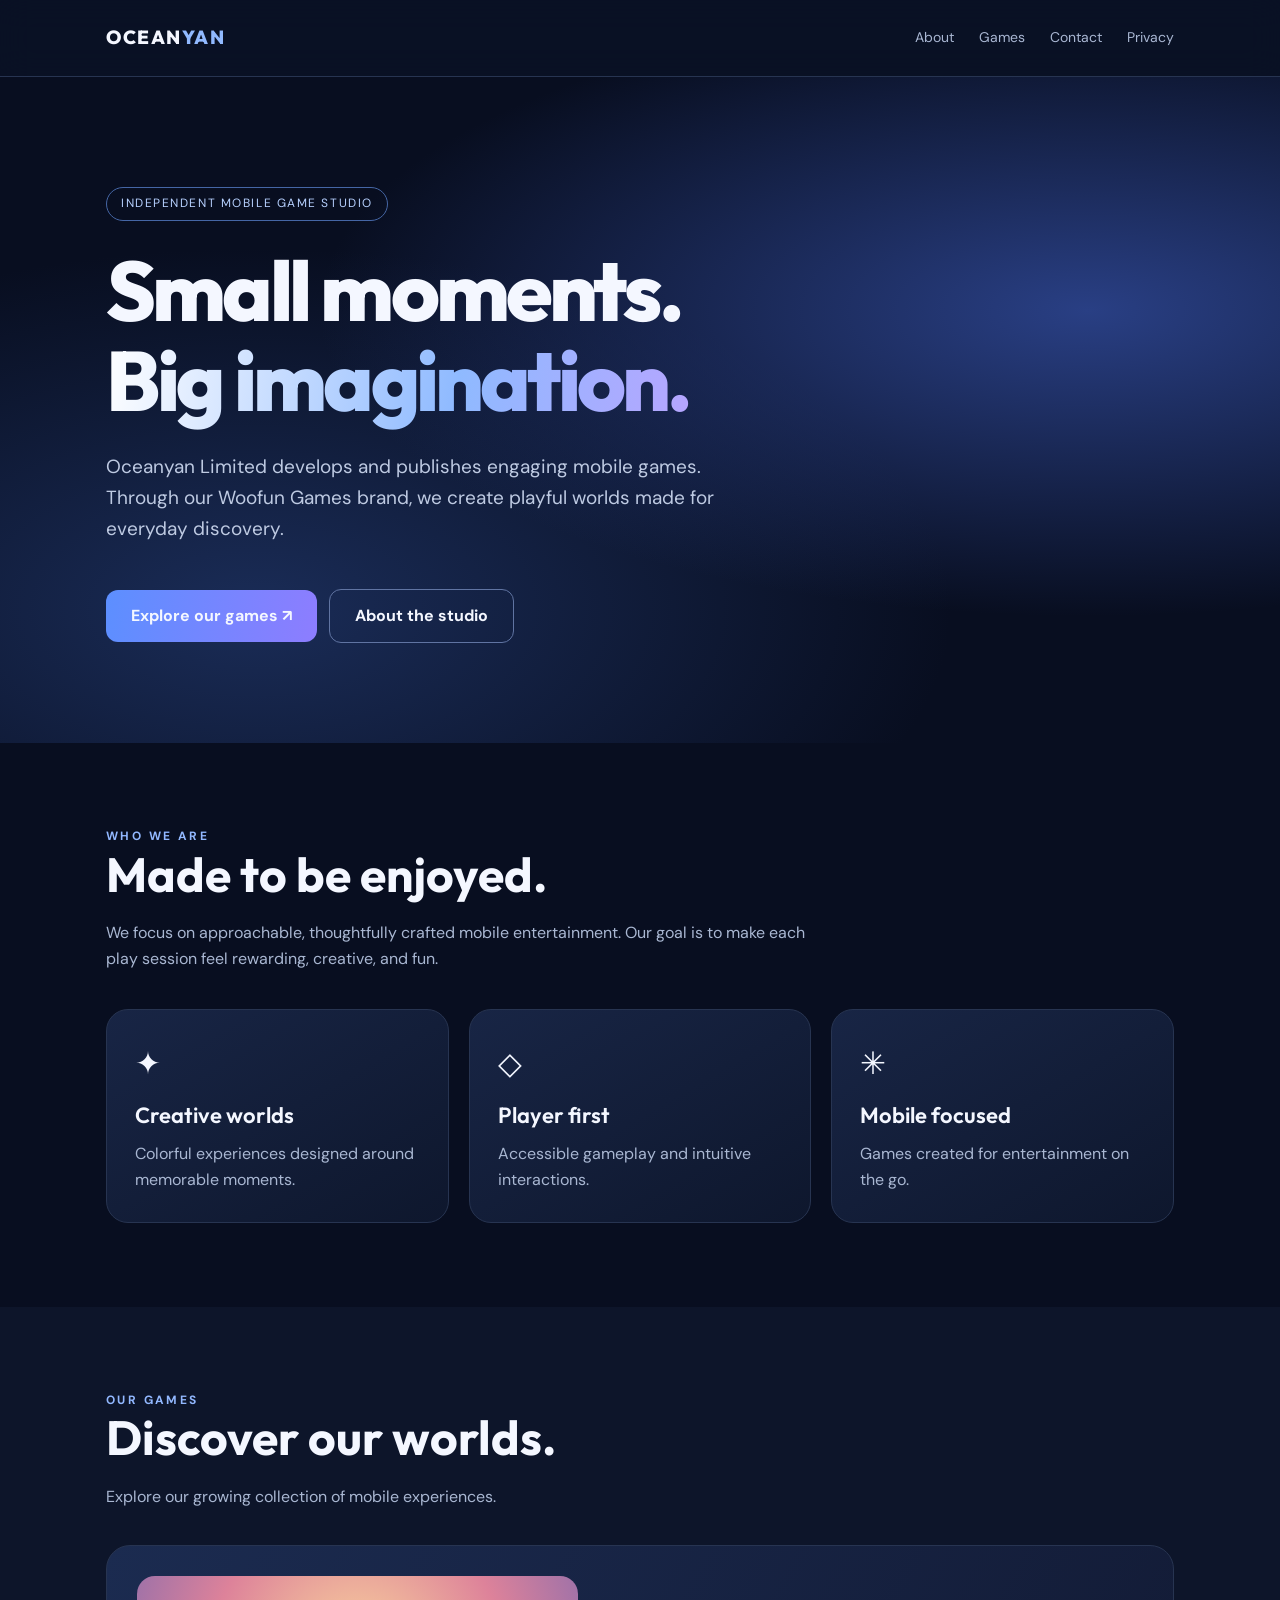
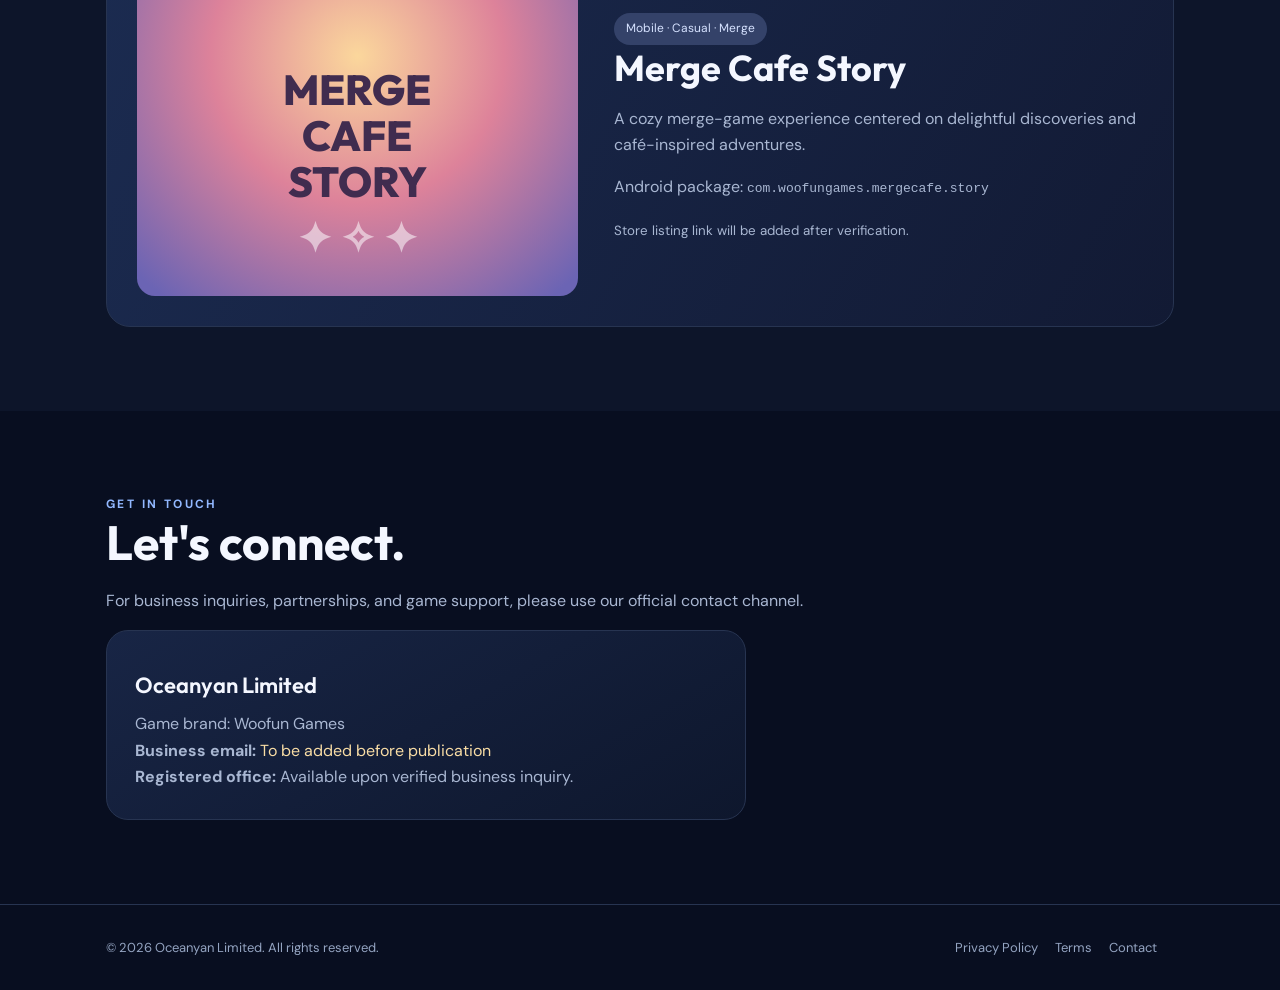
==== index.html @ d26d3af0 "Add files via upload" ====
<!doctype html><html lang="en"><head><meta charset="utf-8"><meta name="viewport" content="width=device-width, initial-scale=1"><meta name="theme-color" content="#080e20"><meta name="description" content="Oceanyan Limited — mobile game development and publishing."><title>Mobile Game Studio | Oceanyan Limited</title><link rel="stylesheet" href="assets/style.css"></head><body><header><nav class="wrap"><a class="logo" href="index.html">OCEAN<span>YAN</span></a><div class="links"><a href="index.html#about">About</a><a href="index.html#games">Games</a><a href="index.html#contact">Contact</a><a href="privacy.html">Privacy</a></div></nav></header><section class="hero"><div class="wrap"><span class="tag">Independent mobile game studio</span><h1>Small moments.<br><span class="gradient">Big imagination.</span></h1><p class="lead">Oceanyan Limited develops and publishes engaging mobile games. Through our Woofun Games brand, we create playful worlds made for everyday discovery.</p><a class="btn" href="#games">Explore our games ↗</a><a class="btn secondary" href="#about">About the studio</a></div></section><section class="section" id="about"><div class="wrap"><div class="eyebrow">Who we are</div><h2>Made to be enjoyed.</h2><p class="sub">We focus on approachable, thoughtfully crafted mobile entertainment. Our goal is to make each play session feel rewarding, creative, and fun.</p><div class="grid"><div class="card"><div class="symbol">✦</div><h3>Creative worlds</h3><p>Colorful experiences designed around memorable moments.</p></div><div class="card"><div class="symbol">◇</div><h3>Player first</h3><p>Accessible gameplay and intuitive interactions.</p></div><div class="card"><div class="symbol">✳</div><h3>Mobile focused</h3><p>Games created for entertainment on the go.</p></div></div></div></section><section class="section" id="games" style="background:#0d152a"><div class="wrap"><div class="eyebrow">Our games</div><h2>Discover our worlds.</h2><p class="sub">Explore our growing collection of mobile experiences.</p><div class="game"><div class="gameart">MERGE<br>CAFE<br>STORY</div><div><span class="pill">Mobile · Casual · Merge</span><h3>Merge Cafe Story</h3><p class="sub">A cozy merge-game experience centered on delightful discoveries and café-inspired adventures.</p><p class="sub">Android package: <code>com.woofungames.mergecafe.story</code></p><p class="sub"><small>Store listing link will be added after verification.</small></p></div></div></div></section><section class="section" id="contact"><div class="wrap"><div class="eyebrow">Get in touch</div><h2>Let's connect.</h2><p class="sub">For business inquiries, partnerships, and game support, please use our official contact channel.</p><div class="card" style="max-width:640px"><h3>Oceanyan Limited</h3><p>Game brand: Woofun Games</p><p><strong>Business email:</strong> <span style="color:#f9dda5">To be added before publication</span></p><p><strong>Registered office:</strong> Available upon verified business inquiry.</p></div></div></section><footer class="foot"><div class="wrap footinner"><span>© 2026 Oceanyan Limited. All rights reserved.</span><div><a href="privacy.html">Privacy Policy</a><a href="terms.html">Terms</a><a href="index.html#contact">Contact</a></div></div></footer></body></html>
---- assets/style.css ----
@import url('https://fonts.googleapis.com/css2?family=DM+Sans:wght@400;500;600;700&family=Outfit:wght@400;500;600;700;800&display=swap');:root{--bg:#080e20;--panel:#111b35;--line:#273451;--text:#f4f7ff;--muted:#a9b7d2;--accent:#78a8ff}*{box-sizing:border-box}html{scroll-behavior:smooth}body{margin:0;background:var(--bg);color:var(--text);font-family:'DM Sans',Arial,sans-serif;line-height:1.65}a{color:inherit;text-decoration:none}.wrap{max-width:1120px;margin:auto;padding:0 26px}header{border-bottom:1px solid var(--line);background:#0a1226d9;position:sticky;top:0;z-index:3;backdrop-filter:blur(16px)}nav{min-height:76px;display:flex;align-items:center;justify-content:space-between;gap:20px}.logo{font-family:Outfit,sans-serif;font-weight:800;letter-spacing:.08em;font-size:19px}.logo span{color:#91baff}.links{display:flex;gap:25px;color:var(--muted);font-size:14px}.links a:hover,.foot a:hover{color:white}.hero{padding:110px 0 100px;position:relative;overflow:hidden;background:radial-gradient(ellipse at 85% 35%,#293f84 0,transparent 50%),radial-gradient(ellipse at 20% 80%,#1a2c57 0,transparent 48%)}.tag{display:inline-block;border:1px solid #4566a5;border-radius:30px;color:#b7d1ff;padding:6px 14px;font-size:12px;letter-spacing:.13em;text-transform:uppercase}.hero h1{font:800 clamp(44px,7vw,84px)/1.07 Outfit,sans-serif;letter-spacing:-.045em;margin:25px 0}.gradient{background:linear-gradient(100deg,#fff,#8fbaff 60%,#b6a5ff);background-clip:text;color:transparent}.lead{max-width:650px;color:#becae2;font-size:19px}.btn{display:inline-block;background:linear-gradient(100deg,#5c8fff,#8d7dff);padding:13px 25px;border-radius:12px;font-weight:700;margin-top:25px}.secondary{background:transparent;border:1px solid #6074a2;margin-left:12px}.section{padding:84px 0}.section h2,.page h1{font:700 clamp(30px,4vw,48px)/1.15 Outfit,sans-serif;margin:0 0 18px}.eyebrow{color:#92b8ff;font-size:12px;text-transform:uppercase;letter-spacing:.2em;font-weight:700}.sub{color:var(--muted);max-width:730px}.grid{display:grid;grid-template-columns:repeat(3,1fr);gap:20px;margin-top:36px}.card{background:linear-gradient(150deg,#182545,#0e172d);border:1px solid var(--line);border-radius:22px;padding:28px}.card h3{font:600 22px Outfit;margin:12px 0}.card p{color:var(--muted);margin:0}.symbol{font-size:31px}.game{display:grid;grid-template-columns:1fr 1.2fr;gap:36px;align-items:center;margin-top:35px;background:linear-gradient(120deg,#1b2b50,#121a34);border:1px solid var(--line);padding:30px;border-radius:24px}.gameart{min-height:320px;border-radius:18px;background:radial-gradient(circle at 50% 25%,#fbd79c,#dd829a 45%,#6b64b4 95%);display:grid;place-items:center;text-align:center;color:#402c4f;font:800 42px/1.1 Outfit;position:relative}.gameart:after{content:'✦  ✧  ✦';position:absolute;bottom:35px;color:#fff8}.game h3{font:700 36px Outfit;margin:0 0 15px}.pill{display:inline-block;padding:6px 12px;background:#344269;border-radius:20px;color:#d6e2ff;font-size:12px}.page{padding:75px 0 110px;max-width:850px}.page h2{font:600 24px Outfit;margin-top:40px}.page p,.page li{color:#c1cbe0}.notice{border:1px solid #6d5b3a;background:#302817;padding:18px 22px;border-radius:12px;color:#f9dda5;margin:25px 0}.foot{border-top:1px solid var(--line);padding:32px 0;color:#94a4c1;font-size:13px}.footinner{display:flex;justify-content:space-between;gap:18px;flex-wrap:wrap}.foot a{margin-right:17px}@media(max-width:750px){nav{flex-wrap:wrap;padding:18px 0}.links{flex-wrap:wrap;gap:12px}.hero{padding:75px 0}.grid,.game{grid-template-columns:1fr}.gameart{min-height:250px}.secondary{margin-left:0}.hero h1{font-size:48px}}
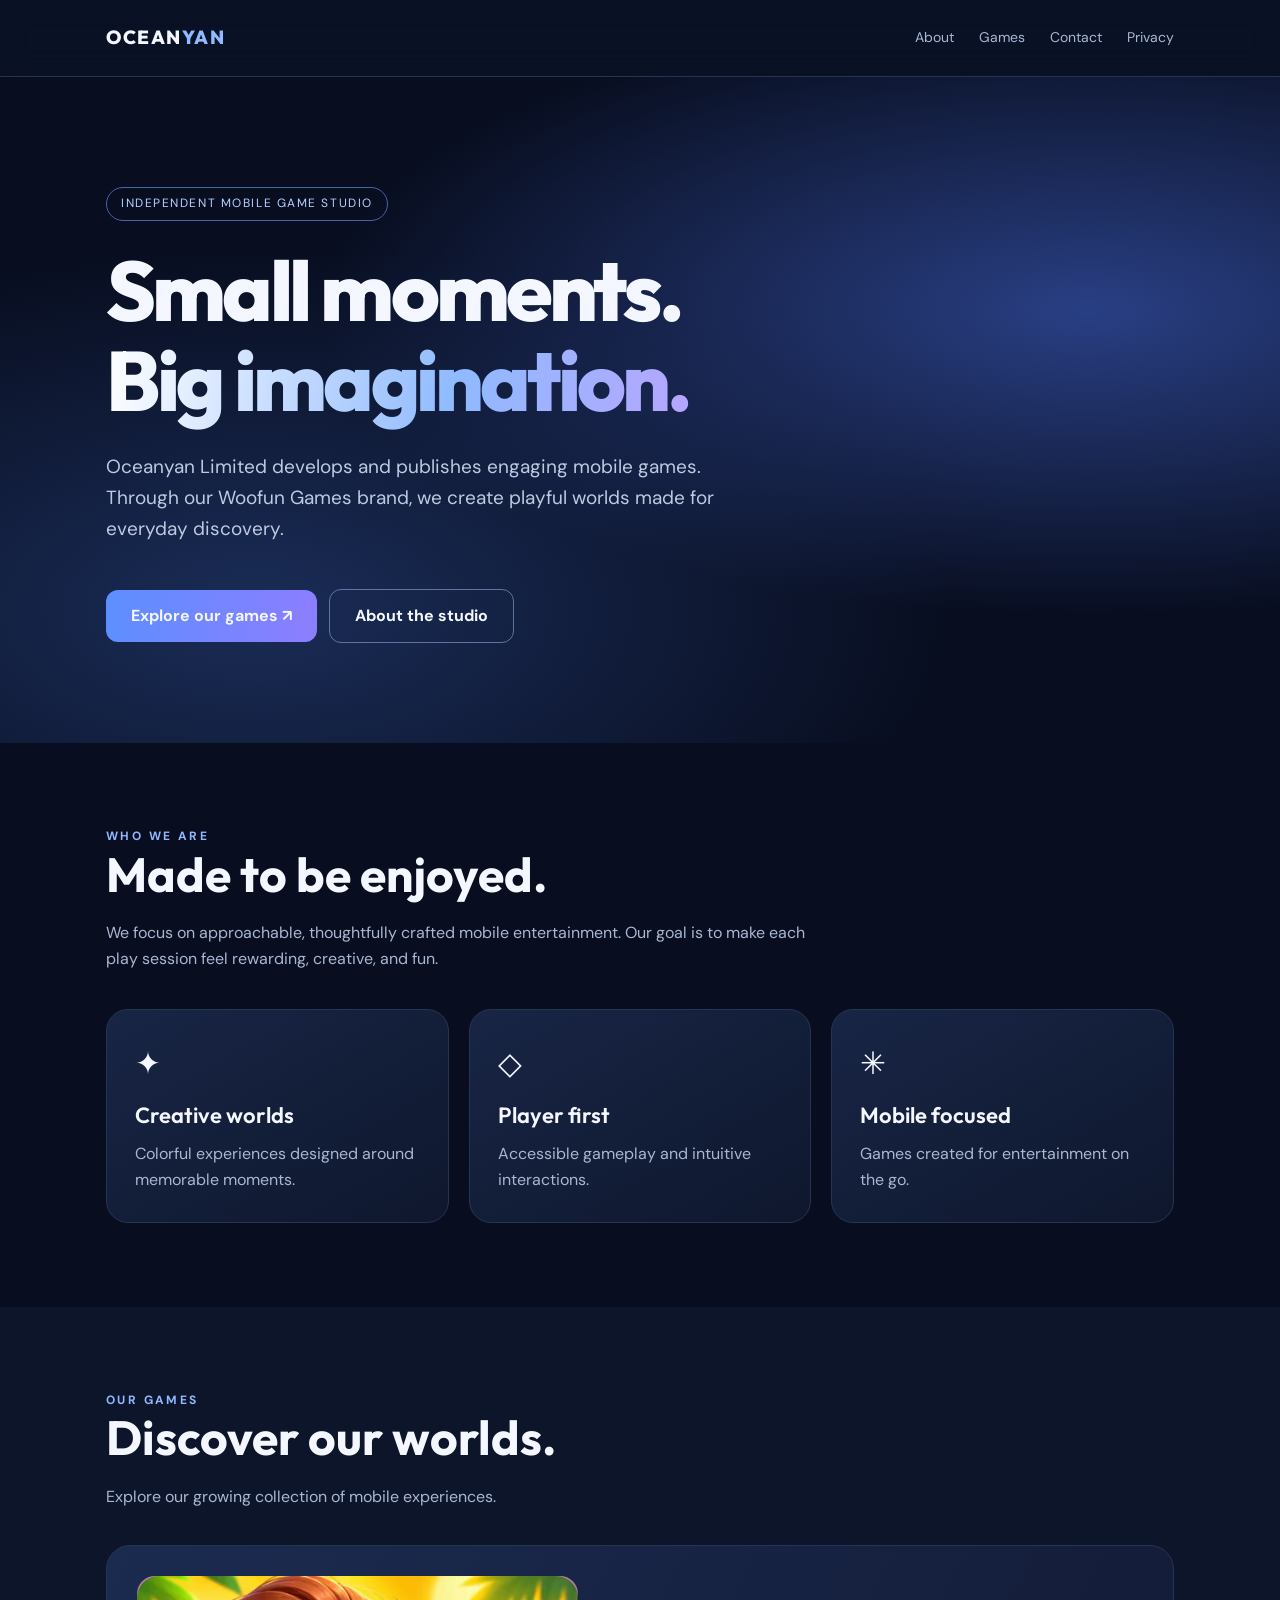
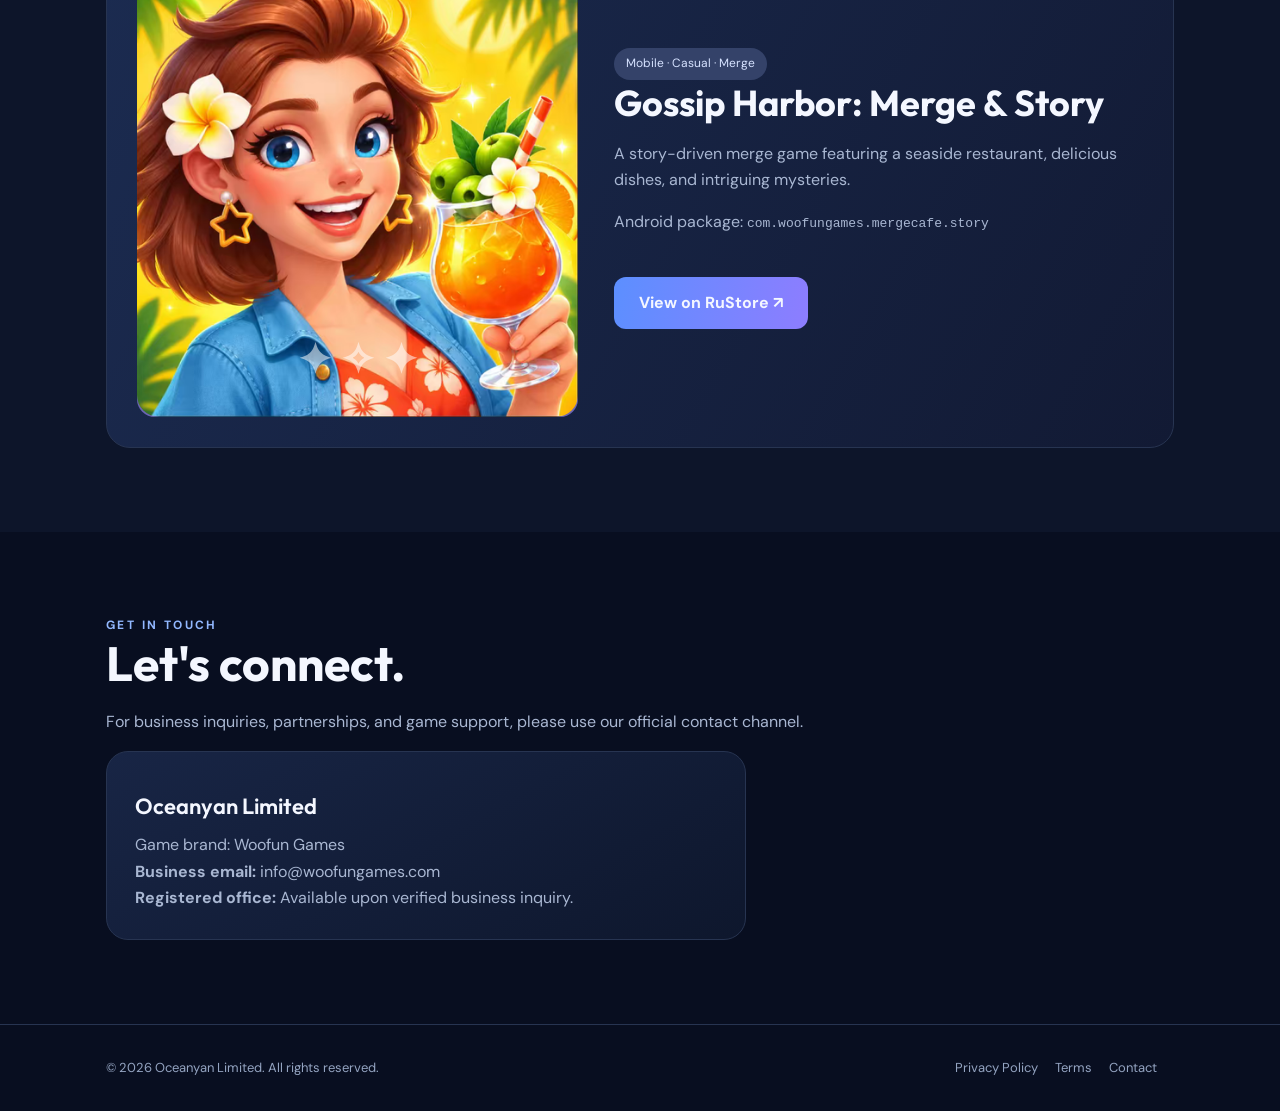
==== commit 2521c009: "Add files via upload" ====
--- a/index.html
+++ b/index.html
@@ -1 +1 @@
-<!doctype html><html lang="en"><head><meta charset="utf-8"><meta name="viewport" content="width=device-width, initial-scale=1"><meta name="theme-color" content="#080e20"><meta name="description" content="Oceanyan Limited — mobile game development and publishing."><title>Mobile Game Studio | Oceanyan Limited</title><link rel="stylesheet" href="assets/style.css"></head><body><header><nav class="wrap"><a class="logo" href="index.html">OCEAN<span>YAN</span></a><div class="links"><a href="index.html#about">About</a><a href="index.html#games">Games</a><a href="index.html#contact">Contact</a><a href="privacy.html">Privacy</a></div></nav></header><section class="hero"><div class="wrap"><span class="tag">Independent mobile game studio</span><h1>Small moments.<br><span class="gradient">Big imagination.</span></h1><p class="lead">Oceanyan Limited develops and publishes engaging mobile games. Through our Woofun Games brand, we create playful worlds made for everyday discovery.</p><a class="btn" href="#games">Explore our games ↗</a><a class="btn secondary" href="#about">About the studio</a></div></section><section class="section" id="about"><div class="wrap"><div class="eyebrow">Who we are</div><h2>Made to be enjoyed.</h2><p class="sub">We focus on approachable, thoughtfully crafted mobile entertainment. Our goal is to make each play session feel rewarding, creative, and fun.</p><div class="grid"><div class="card"><div class="symbol">✦</div><h3>Creative worlds</h3><p>Colorful experiences designed around memorable moments.</p></div><div class="card"><div class="symbol">◇</div><h3>Player first</h3><p>Accessible gameplay and intuitive interactions.</p></div><div class="card"><div class="symbol">✳</div><h3>Mobile focused</h3><p>Games created for entertainment on the go.</p></div></div></div></section><section class="section" id="games" style="background:#0d152a"><div class="wrap"><div class="eyebrow">Our games</div><h2>Discover our worlds.</h2><p class="sub">Explore our growing collection of mobile experiences.</p><div class="game"><div class="gameart">MERGE<br>CAFE<br>STORY</div><div><span class="pill">Mobile · Casual · Merge</span><h3>Merge Cafe Story</h3><p class="sub">A cozy merge-game experience centered on delightful discoveries and café-inspired adventures.</p><p class="sub">Android package: <code>com.woofungames.mergecafe.story</code></p><p class="sub"><small>Store listing link will be added after verification.</small></p></div></div></div></section><section class="section" id="contact"><div class="wrap"><div class="eyebrow">Get in touch</div><h2>Let's connect.</h2><p class="sub">For business inquiries, partnerships, and game support, please use our official contact channel.</p><div class="card" style="max-width:640px"><h3>Oceanyan Limited</h3><p>Game brand: Woofun Games</p><p><strong>Business email:</strong> <span style="color:#f9dda5">To be added before publication</span></p><p><strong>Registered office:</strong> Available upon verified business inquiry.</p></div></div></section><footer class="foot"><div class="wrap footinner"><span>© 2026 Oceanyan Limited. All rights reserved.</span><div><a href="privacy.html">Privacy Policy</a><a href="terms.html">Terms</a><a href="index.html#contact">Contact</a></div></div></footer></body></html>+<!doctype html><html lang="en"><head><meta charset="utf-8"><meta name="viewport" content="width=device-width, initial-scale=1"><meta name="theme-color" content="#080e20"><meta name="description" content="Oceanyan Limited — mobile game development and publishing."><title>Mobile Game Studio | Oceanyan Limited</title><link rel="stylesheet" href="assets/style.css"><link rel="icon" type="image/png" href="assets/game-icon.png"></head><body><header><nav class="wrap"><a class="logo" href="index.html">OCEAN<span>YAN</span></a><div class="links"><a href="index.html#about">About</a><a href="index.html#games">Games</a><a href="index.html#contact">Contact</a><a href="privacy.html">Privacy</a></div></nav></header><section class="hero"><div class="wrap"><span class="tag">Independent mobile game studio</span><h1>Small moments.<br><span class="gradient">Big imagination.</span></h1><p class="lead">Oceanyan Limited develops and publishes engaging mobile games. Through our Woofun Games brand, we create playful worlds made for everyday discovery.</p><a class="btn" href="#games">Explore our games ↗</a><a class="btn secondary" href="#about">About the studio</a></div></section><section class="section" id="about"><div class="wrap"><div class="eyebrow">Who we are</div><h2>Made to be enjoyed.</h2><p class="sub">We focus on approachable, thoughtfully crafted mobile entertainment. Our goal is to make each play session feel rewarding, creative, and fun.</p><div class="grid"><div class="card"><div class="symbol">✦</div><h3>Creative worlds</h3><p>Colorful experiences designed around memorable moments.</p></div><div class="card"><div class="symbol">◇</div><h3>Player first</h3><p>Accessible gameplay and intuitive interactions.</p></div><div class="card"><div class="symbol">✳</div><h3>Mobile focused</h3><p>Games created for entertainment on the go.</p></div></div></div></section><section class="section" id="games" style="background:#0d152a"><div class="wrap"><div class="eyebrow">Our games</div><h2>Discover our worlds.</h2><p class="sub">Explore our growing collection of mobile experiences.</p><div class="game"><div class="gameart"><img src="assets/game-icon.png" alt="Gossip Harbor: Merge & Story game icon" style="width:100%;height:100%;object-fit:cover;border-radius:22px;display:block"></div><div><span class="pill">Mobile · Casual · Merge</span><h3>Gossip Harbor: Merge &amp; Story</h3><p class="sub">A story-driven merge game featuring a seaside restaurant, delicious dishes, and intriguing mysteries.</p><p class="sub">Android package: <code>com.woofungames.mergecafe.story</code></p><p><a class="btn" href="https://www.rustore.ru/catalog/app/com.woofungames.mergecafe.story" target="_blank" rel="noopener noreferrer">View on RuStore ↗</a></p></div></div></div></section><section class="section" id="contact"><div class="wrap"><div class="eyebrow">Get in touch</div><h2>Let's connect.</h2><p class="sub">For business inquiries, partnerships, and game support, please use our official contact channel.</p><div class="card" style="max-width:640px"><h3>Oceanyan Limited</h3><p>Game brand: Woofun Games</p><p><strong>Business email:</strong> <a href="mailto:info@woofungames.com">info@woofungames.com</a></p><p><strong>Registered office:</strong> Available upon verified business inquiry.</p></div></div></section><footer class="foot"><div class="wrap footinner"><span>© 2026 Oceanyan Limited. All rights reserved.</span><div><a href="privacy.html">Privacy Policy</a><a href="terms.html">Terms</a><a href="index.html#contact">Contact</a></div></div></footer></body></html>
